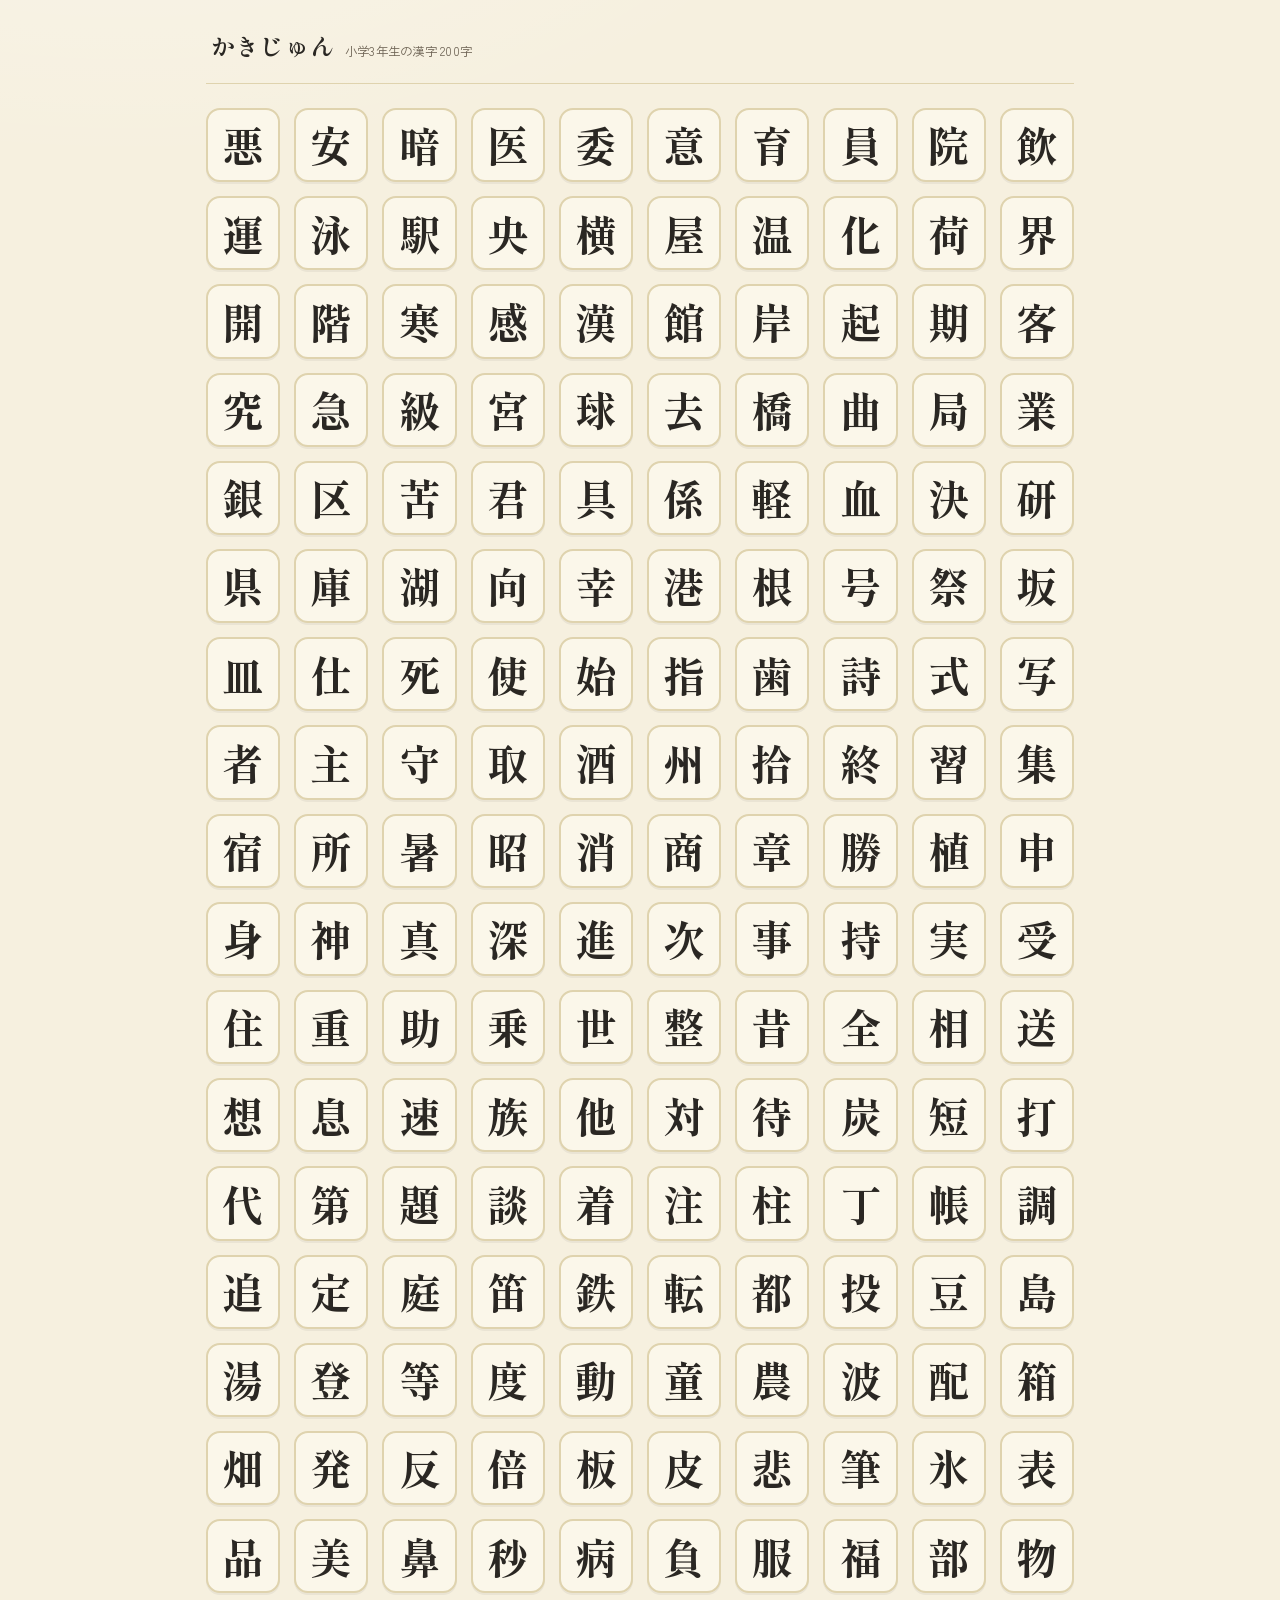
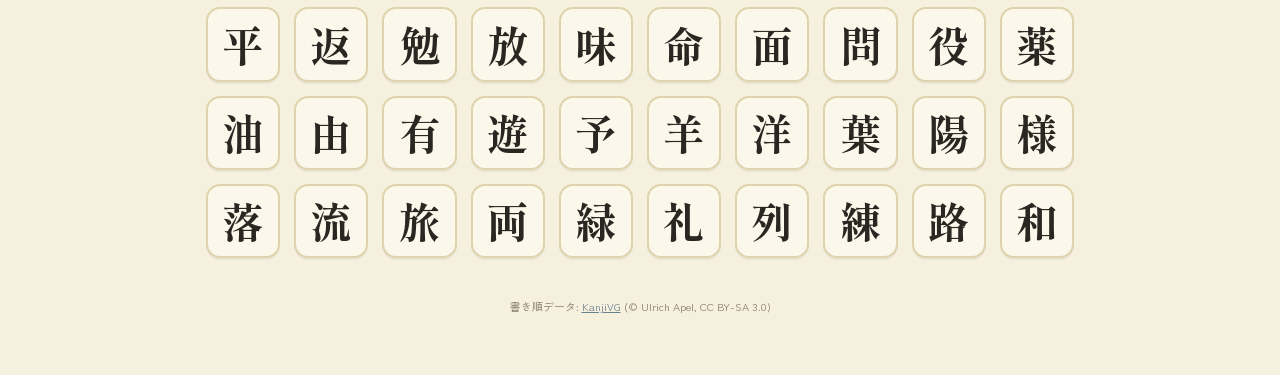
==== index.html @ 1e0c3346 "Add files via upload" ====
<!DOCTYPE html>
<html lang="ja">
<head>
<meta charset="UTF-8">
<meta name="viewport" content="width=device-width, initial-scale=1.0, maximum-scale=1, user-scalable=no">
<title>かきじゅん 〜 漢字の書き順学習</title>
<link rel="icon" href="icon-kan.png" type="image/png">
<link rel="apple-touch-icon" href="icon-kan.png">
<link rel="preconnect" href="https://fonts.googleapis.com">
<link rel="preconnect" href="https://fonts.gstatic.com" crossorigin>
<link href="https://fonts.googleapis.com/css2?family=Shippori+Mincho:wght@500;700&family=Zen+Kaku+Gothic+New:wght@400;500;700;900&display=swap" rel="stylesheet">
<link rel="stylesheet" href="style.css">
</head>
<body>

<div class="app">
  <header class="app-header">
    <span class="title-jp">かきじゅん</span>
    <span class="subtitle">小学3年生の漢字 200字</span>
  </header>

  <!-- ============ 一覧ページ ============ -->
  <section id="view-list">
    <div class="kanji-grid" id="kanji-grid"></div>
  </section>

  <!-- ============ 個別ページ ============ -->
  <section id="view-detail" class="hidden">
    <div class="detail-top">
      <button class="back-btn" id="btn-back-top">← 一覧</button>
    </div>

    <div class="focus-kanji" id="focus-kanji"></div>
    <div class="play-instruction">右の字をタップで最初から ▶️</div>

    <div class="boxes-row">
      <div class="kanji-box-wrap">
        <span class="box-label">かんせい</span>
        <div class="kanji-box box-static">
          <svg class="grid-guide" viewBox="0 0 100 100" preserveAspectRatio="none">
            <line x1="50" y1="0" x2="50" y2="100"></line>
            <line x1="0" y1="50" x2="100" y2="50"></line>
          </svg>
          <svg class="stroke-svg" id="static-svg" viewBox="0 0 109 109"></svg>
        </div>
      </div>
      <div class="kanji-box-wrap">
        <span class="box-label">かきじゅん</span>
        <div class="kanji-box box-stroke" id="box-stroke">
          <svg class="grid-guide" viewBox="0 0 100 100" preserveAspectRatio="none">
            <line x1="50" y1="0" x2="50" y2="100"></line>
            <line x1="0" y1="50" x2="100" y2="50"></line>
          </svg>
          <svg class="stroke-svg" id="stroke-svg" viewBox="0 0 109 109"></svg>
        </div>
      </div>
    </div>

    <div class="meta-row">
      <span class="stroke-count" id="stroke-count-label"></span>
    </div>

    <div class="readings">
      <div class="reading-group">
        <h3>音読み</h3>
        <div class="reading-item" id="on-readings"></div>
      </div>
      <div class="reading-group">
        <h3>訓読み</h3>
        <div class="reading-item" id="kun-readings"></div>
      </div>
    </div>

    <div class="nav-row">
      <button class="nav-btn" id="btn-prev">← 前の漢字</button>
      <button class="nav-btn" id="btn-next">次の漢字 →</button>
    </div>
    <button class="list-return" id="btn-back-bottom">リストに戻る</button>
  </section>

  <footer class="credit">
    書き順データ: <a href="https://kanjivg.tagaini.net/" target="_blank" rel="noopener">KanjiVG</a>
    (© Ulrich Apel, CC BY-SA 3.0)
  </footer>
</div>

<script src="kanji-data.js"></script>
<script src="stroke-data.js"></script>
<script src="app.js"></script>
</body>
</html>
---- style.css ----
:root{
  --paper: #F6F0DF;
  --paper-deep: #EFE6CC;
  --card: #FBF7EA;
  --card-border: #DFD3AE;
  --ink: #2A2723;
  --ink-soft: #6B6152;
  --idle-border: #33302B;
  --mizu: #4FB8C4;
  --mizu-soft: rgba(79, 184, 196, 0.28);
  --mizu-deep: #2F8A96;
  --nando: #46677A;
  --nando-deep: #33505F;
  --disabled: #C9BE9F;
  --guide-line: rgba(42,39,35,0.16);
  --guide-ghost: rgba(42,39,35,0.11);
}

* { box-sizing: border-box; }

body{
  margin:0;
  min-height:100vh;
  background:
    radial-gradient(1200px 600px at 10% -10%, rgba(255,255,255,0.35), transparent 60%),
    var(--paper);
  color: var(--ink);
  font-family: "Zen Kaku Gothic New", sans-serif;
  -webkit-tap-highlight-color: transparent;
}

.app{
  max-width: 900px;
  margin: 0 auto;
  padding: 24px 16px 60px;
}

header.app-header{
  display:flex;
  align-items:baseline;
  gap:10px;
  padding: 4px 4px 20px;
  border-bottom: 1px solid var(--card-border);
  margin-bottom: 24px;
}
header.app-header .title-jp{
  font-family:"Shippori Mincho", serif;
  font-weight:700;
  font-size: 1.5rem;
  letter-spacing: 0.04em;
}
header.app-header .subtitle{
  font-size: 0.78rem;
  color: var(--ink-soft);
  letter-spacing: 0.02em;
}

/* ---------- 一覧ページ ---------- */
#view-list.hidden, #view-detail.hidden{ display:none; }

.kanji-grid{
  display:grid;
  grid-template-columns: repeat(auto-fill, minmax(88px, 1fr));
  gap: 14px;
}
@media (min-width: 720px){
  .kanji-grid{ grid-template-columns: repeat(10, 1fr); }
}

.kanji-card{
  aspect-ratio: 1 / 1;
  background: var(--card);
  border: 2px solid var(--card-border);
  border-radius: 14px;
  display:flex;
  align-items:center;
  justify-content:center;
  cursor:pointer;
  box-shadow: 0 2px 0 rgba(42,39,35,0.06);
  transition: transform 0.08s ease, box-shadow 0.08s ease, border-color 0.15s ease;
  user-select:none;
  -webkit-user-select:none;
}
.kanji-card .glyph{
  font-family:"Shippori Mincho", serif;
  font-weight:700;
  font-size: 2.6rem;
  line-height:1;
  pointer-events:none;
}
.kanji-card:active,
.kanji-card.pressed{
  transform: translateY(2px) scale(0.97);
  box-shadow: 0 0 0 rgba(42,39,35,0);
  border-color: var(--mizu-deep);
}

/* ---------- 個別ページ ---------- */
.detail-top{
  display:flex;
  align-items:center;
  justify-content:space-between;
  margin-bottom: 6px;
}
.back-btn{
  border:none;
  background:none;
  color: var(--nando);
  font-family:"Zen Kaku Gothic New", sans-serif;
  font-weight:700;
  font-size:0.85rem;
  padding: 8px 4px;
  cursor:pointer;
}
.back-btn:hover{ color: var(--nando-deep); }

.focus-kanji{
  text-align:center;
  font-family:"Shippori Mincho", serif;
  font-weight:700;
  font-size: 2.2rem;
  margin: 4px 0 2px;
}

.play-instruction{
  text-align:center;
  font-size: 0.85rem;
  color: var(--ink-soft);
  margin-bottom: 14px;
}

.boxes-row{
  display:flex;
  justify-content:center;
  align-items:flex-start;
  gap: 18px;
  flex-wrap: wrap;
}

.kanji-box-wrap{
  display:flex;
  flex-direction:column;
  align-items:center;
  gap:8px;
}
.box-label{
  font-size: 0.72rem;
  color: var(--ink-soft);
  letter-spacing: 0.05em;
}

.kanji-box{
  width: 42vw;
  max-width: 200px;
  height: 42vw;
  max-height: 200px;
  background: var(--card);
  border-radius: 10px;
  position: relative;
  overflow:hidden;
}

.box-static{
  border: 3px solid var(--card-border);
}

.box-stroke{
  border: 4px solid var(--idle-border);
  box-shadow: 0 1px 0 rgba(0,0,0,0.05) inset;
  cursor:pointer;
  transition: border-color 0.2s ease, box-shadow 0.2s ease, transform 0.15s ease;
}
.box-stroke:active{ transform: scale(0.98); }
.box-stroke.playing{
  border-color: var(--mizu);
  box-shadow:
    0 0 0 3px var(--mizu-soft),
    0 6px 18px -4px var(--mizu-soft),
    0 2px 10px rgba(79,184,196,0.35);
}

.grid-guide{
  position:absolute;
  inset:0;
  pointer-events:none;
}
.grid-guide line{
  stroke: var(--guide-line);
  stroke-width: 1;
  stroke-dasharray: 4 4;
}

.stroke-svg{
  position:absolute;
  inset:0;
  width:100%;
  height:100%;
}
.stroke-ghost{
  fill:none;
  stroke: var(--guide-ghost);
  stroke-width: 4.2;
  stroke-linecap: round;
  stroke-linejoin: round;
}
.stroke-live{
  fill:none;
  stroke: var(--ink);
  stroke-width: 4.2;
  stroke-linecap: round;
  stroke-linejoin: round;
}

.meta-row{
  display:flex;
  justify-content:center;
  margin: 16px 0 4px;
}
.stroke-count{
  font-size: 0.95rem;
  font-weight: 700;
  color: var(--ink);
  background: var(--paper-deep);
  padding: 4px 14px;
  border-radius: 999px;
}

.readings{
  max-width: 360px;
  margin: 18px auto 8px;
  display:flex;
  gap: 22px;
  justify-content:center;
}
.reading-group{
  text-align:center;
}
.reading-group h3{
  margin: 0 0 6px;
  font-size: 0.72rem;
  font-weight:700;
  color: var(--nando-deep);
  letter-spacing: 0.15em;
}
.reading-group .reading-item{
  font-size: 1rem;
  line-height: 1.8;
}
.reading-item .okurigana{
  color: var(--nando);
  font-size: 0.9em;
}
.reading-item.out-of-grade{ color: var(--ink-soft); }

.nav-row{
  display:flex;
  align-items:center;
  justify-content:space-between;
  max-width: 420px;
  margin: 28px auto 0;
  gap: 10px;
}
.nav-btn{
  flex:1;
  padding: 12px 10px;
  border-radius: 10px;
  border: none;
  background: var(--nando);
  color: #FBF7EA;
  font-family:"Zen Kaku Gothic New", sans-serif;
  font-weight: 700;
  font-size: 0.85rem;
  cursor:pointer;
  transition: background 0.15s ease, transform 0.08s ease;
}
.nav-btn:active{ transform: translateY(1px); }
.nav-btn:disabled{
  background: var(--disabled);
  color: #FBF7EA;
  cursor: default;
}

.list-return{
  display:block;
  margin: 18px auto 0;
  background:none;
  border: 1.5px solid var(--card-border);
  color: var(--ink-soft);
  padding: 8px 20px;
  border-radius: 999px;
  font-family:"Zen Kaku Gothic New", sans-serif;
  font-size: 0.78rem;
  cursor:pointer;
}

footer.credit{
  text-align:center;
  margin-top: 40px;
  font-size: 0.68rem;
  color: var(--ink-soft);
  opacity: 0.8;
  line-height: 1.6;
}
footer.credit a{ color: var(--nando); }
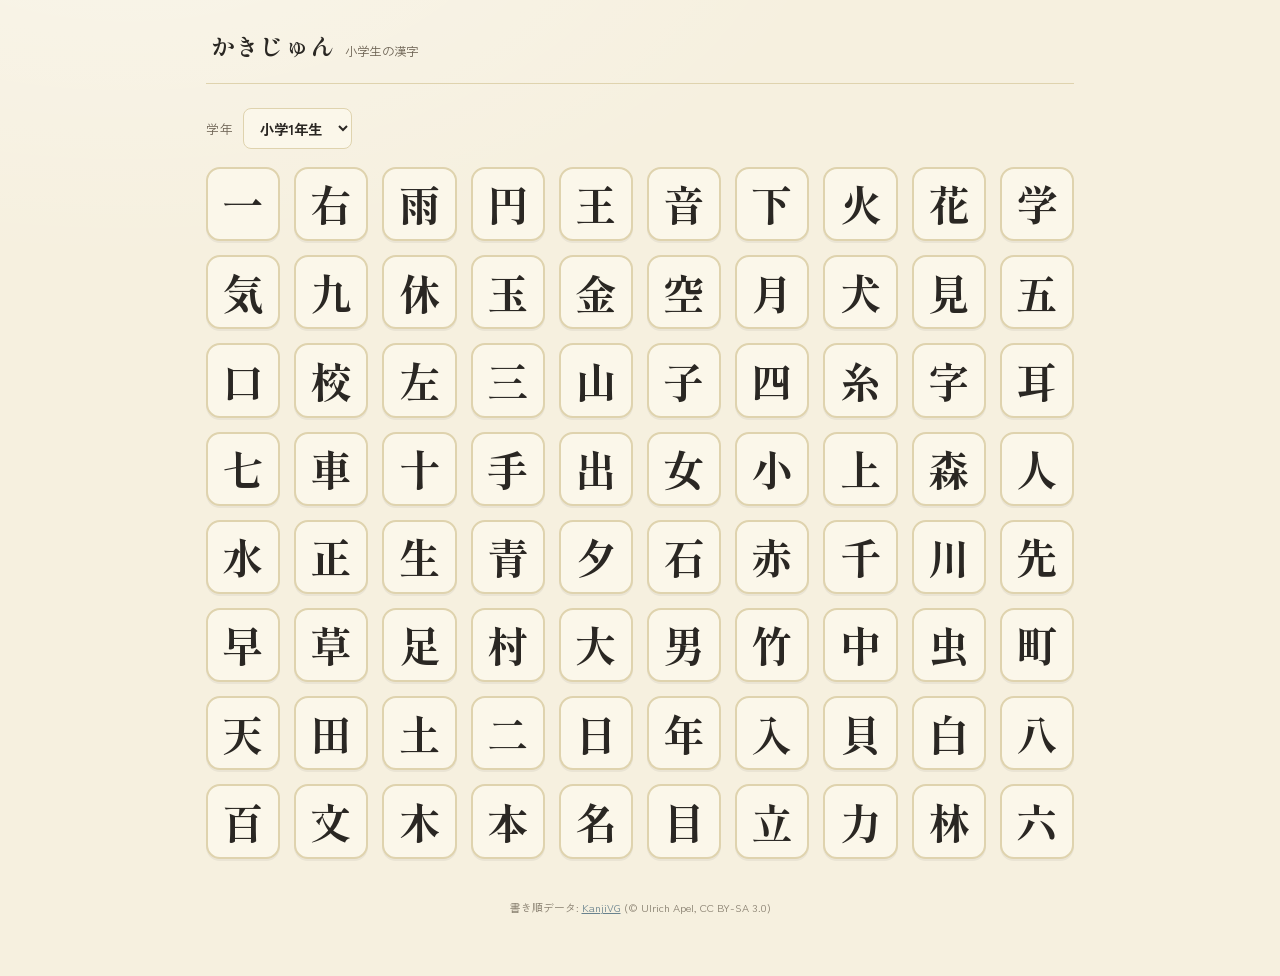
==== commit 77e86891: "Add files via upload" ====
--- a/index.html
+++ b/index.html
@@ -4,8 +4,8 @@
 <meta charset="UTF-8">
 <meta name="viewport" content="width=device-width, initial-scale=1.0, maximum-scale=1, user-scalable=no">
 <title>かきじゅん 〜 漢字の書き順学習</title>
-<link rel="icon" href="icon-kan.png" type="image/png">
-<link rel="apple-touch-icon" href="icon-kan.png">
+<link rel="icon" href="icon-dplan.png" type="image/png">
+<link rel="apple-touch-icon" href="icon-dplan.png">
 <link rel="preconnect" href="https://fonts.googleapis.com">
 <link rel="preconnect" href="https://fonts.gstatic.com" crossorigin>
 <link href="https://fonts.googleapis.com/css2?family=Shippori+Mincho:wght@500;700&family=Zen+Kaku+Gothic+New:wght@400;500;700;900&display=swap" rel="stylesheet">
@@ -16,11 +16,15 @@
 <div class="app">
   <header class="app-header">
     <span class="title-jp">かきじゅん</span>
-    <span class="subtitle">小学3年生の漢字 200字</span>
+    <span class="subtitle">小学生の漢字</span>
   </header>
 
   <!-- ============ 一覧ページ ============ -->
   <section id="view-list">
+    <div class="grade-select-row">
+      <label for="grade-select" class="grade-select-label">学年</label>
+      <select id="grade-select"></select>
+    </div>
     <div class="kanji-grid" id="kanji-grid"></div>
   </section>
 
@@ -84,6 +88,8 @@
   </footer>
 </div>
 
+<script src="kanji-data-grade1.js"></script>
+<script src="kanji-data-grade3.js"></script>
 <script src="kanji-data.js"></script>
 <script src="stroke-data.js"></script>
 <script src="app.js"></script>
--- a/style.css
+++ b/style.css
@@ -12,6 +12,7 @@
   --nando: #46677A;
   --nando-deep: #33505F;
   --disabled: #C9BE9F;
+  --stroke-active: #E0512F;
   --guide-line: rgba(42,39,35,0.16);
   --guide-ghost: rgba(42,39,35,0.11);
 }
@@ -58,6 +59,33 @@
 /* ---------- 一覧ページ ---------- */
 #view-list.hidden, #view-detail.hidden{ display:none; }
 
+.grade-select-row{
+  display:flex;
+  align-items:center;
+  gap: 10px;
+  margin-bottom: 18px;
+}
+.grade-select-label{
+  font-size: 0.8rem;
+  color: var(--ink-soft);
+  letter-spacing: 0.05em;
+}
+#grade-select{
+  font-family: "Zen Kaku Gothic New", sans-serif;
+  font-weight: 700;
+  font-size: 0.9rem;
+  color: var(--ink);
+  background: var(--card);
+  border: 1.5px solid var(--card-border);
+  border-radius: 8px;
+  padding: 8px 12px;
+  cursor: pointer;
+}
+#grade-select:focus{
+  outline: 2px solid var(--mizu);
+  outline-offset: 1px;
+}
+
 .kanji-grid{
   display:grid;
   grid-template-columns: repeat(auto-fill, minmax(88px, 1fr));
@@ -209,6 +237,10 @@
   stroke-width: 4.2;
   stroke-linecap: round;
   stroke-linejoin: round;
+  transition: stroke 0.12s ease;
+}
+.stroke-live.stroke-active{
+  stroke: var(--stroke-active);
 }
 
 .meta-row{
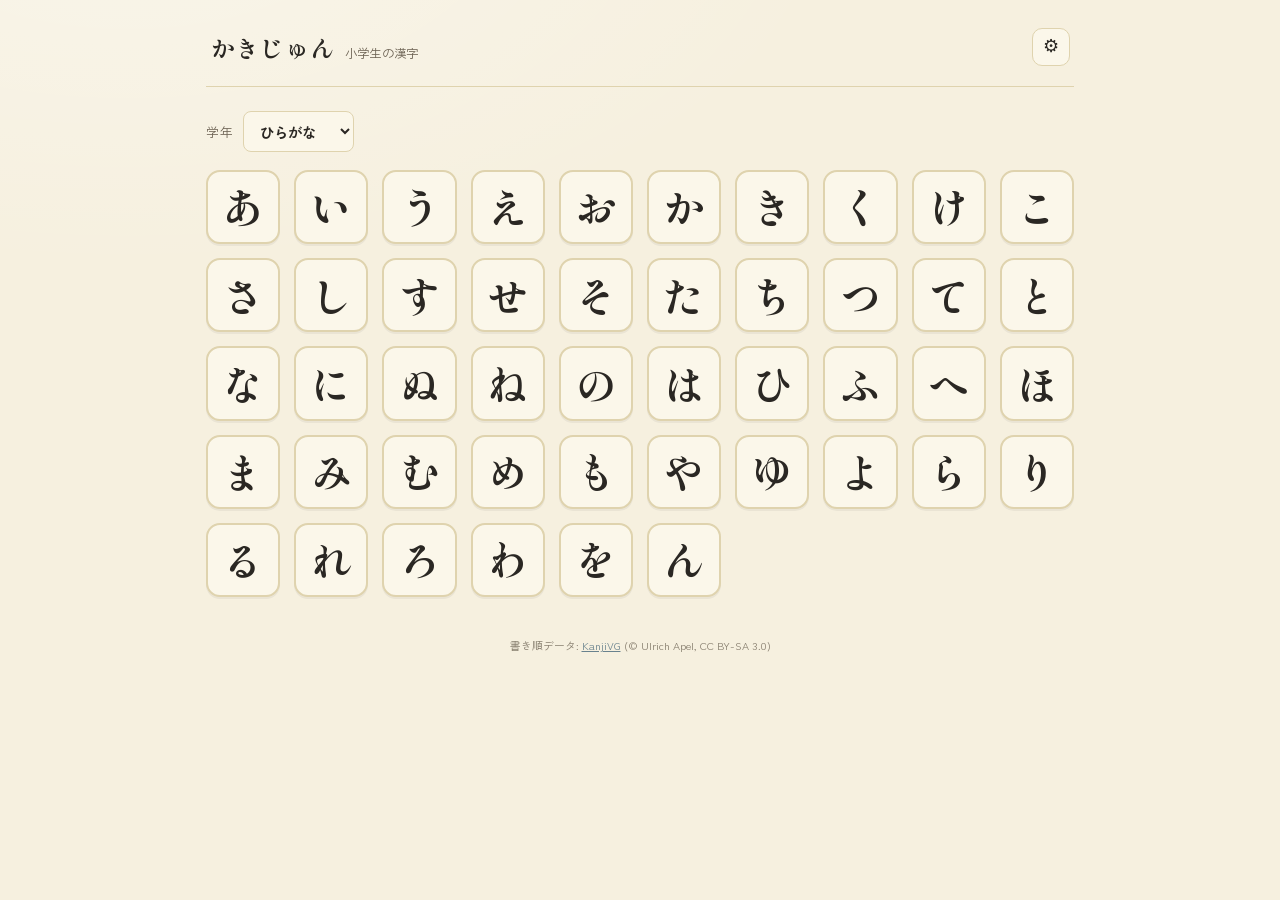
==== commit 7d3280c4: "Add files via upload" ====
--- a/index.html
+++ b/index.html
@@ -4,8 +4,8 @@
 <meta charset="UTF-8">
 <meta name="viewport" content="width=device-width, initial-scale=1.0, maximum-scale=1, user-scalable=no">
 <title>かきじゅん 〜 漢字の書き順学習</title>
-<link rel="icon" href="icon-dplan.png" type="image/png">
-<link rel="apple-touch-icon" href="icon-dplan.png">
+<link rel="icon" href="icon-kan.png" type="image/png">
+<link rel="apple-touch-icon" href="icon-kan.png">
 <link rel="preconnect" href="https://fonts.googleapis.com">
 <link rel="preconnect" href="https://fonts.gstatic.com" crossorigin>
 <link href="https://fonts.googleapis.com/css2?family=Shippori+Mincho:wght@500;700&family=Zen+Kaku+Gothic+New:wght@400;500;700;900&display=swap" rel="stylesheet">
@@ -15,8 +15,11 @@
 
 <div class="app">
   <header class="app-header">
-    <span class="title-jp">かきじゅん</span>
-    <span class="subtitle">小学生の漢字</span>
+    <div class="header-titles">
+      <span class="title-jp">かきじゅん</span>
+      <span class="subtitle">小学生の漢字</span>
+    </div>
+    <button class="settings-btn" id="btn-open-settings" aria-label="設定">⚙</button>
   </header>
 
   <!-- ============ 一覧ページ ============ -->
@@ -26,6 +29,86 @@
       <select id="grade-select"></select>
     </div>
     <div class="kanji-grid" id="kanji-grid"></div>
+  </section>
+
+  <!-- ============ 設定ページ ============ -->
+  <section id="view-settings" class="hidden">
+    <div class="detail-top">
+      <button class="back-btn" id="btn-settings-back">← もどる</button>
+    </div>
+    <h2 class="settings-title">設定</h2>
+
+    <div class="settings-group">
+      <h3 class="settings-label">現在の学年</h3>
+      <select id="setting-current-grade"></select>
+    </div>
+
+    <div class="settings-group">
+      <h3 class="settings-label">漢字の練習モード</h3>
+      <label class="settings-radio-row">
+        <input type="radio" name="practice-mode-type" value="belowGrade">
+        設定した学年より下を直接練習
+      </label>
+      <label class="settings-radio-row">
+        <input type="radio" name="practice-mode-type" value="all">
+        すべて直接練習
+      </label>
+      <label class="settings-radio-row">
+        <input type="radio" name="practice-mode-type" value="perGrade">
+        学年ごとに設定
+      </label>
+      <div class="settings-per-grade hidden" id="settings-per-grade">
+        <label class="settings-checkbox-row"><input type="checkbox" data-grade="1"> 小学1年生</label>
+        <label class="settings-checkbox-row"><input type="checkbox" data-grade="2"> 小学2年生</label>
+        <label class="settings-checkbox-row"><input type="checkbox" data-grade="3"> 小学3年生</label>
+        <label class="settings-checkbox-row"><input type="checkbox" data-grade="4"> 小学4年生</label>
+        <label class="settings-checkbox-row"><input type="checkbox" data-grade="5"> 小学5年生</label>
+        <label class="settings-checkbox-row"><input type="checkbox" data-grade="6"> 小学6年生</label>
+      </div>
+    </div>
+
+    <div class="settings-group">
+      <h3 class="settings-label">書き順見本の位置</h3>
+      <label class="settings-radio-row">
+        <input type="radio" name="sample-position" value="left">左
+      </label>
+      <label class="settings-radio-row">
+        <input type="radio" name="sample-position" value="right">右
+      </label>
+    </div>
+
+    <div class="settings-group">
+      <h3 class="settings-label">なぞり判定の厳しさ</h3>
+      <label class="settings-radio-row">
+        <input type="radio" name="tolerance" value="easy">やさしい
+      </label>
+      <label class="settings-radio-row">
+        <input type="radio" name="tolerance" value="normal">ふつう
+      </label>
+      <label class="settings-radio-row">
+        <input type="radio" name="tolerance" value="hard">きびしい
+      </label>
+    </div>
+
+    <div class="settings-group">
+      <h3 class="settings-label">書き直し方法</h3>
+      <label class="settings-radio-row">
+        <input type="radio" name="redo-mode" value="strokeOnly">その1画だけ書き直す
+      </label>
+      <label class="settings-radio-row">
+        <input type="radio" name="redo-mode" value="fromStart">すべて最初から書き直す
+      </label>
+    </div>
+  </section>
+
+  <!-- ============ 直接練習ページ（骨組み・なぞり判定は未実装） ============ -->
+  <section id="view-practice" class="hidden">
+    <div class="detail-top">
+      <button class="back-btn" id="btn-practice-back">← もどる</button>
+    </div>
+    <div class="focus-kanji" id="practice-focus-char"></div>
+    <div class="play-instruction" id="practice-instruction">見本をタップで再生 ▶️</div>
+    <div class="boxes-row" id="practice-boxes-row"></div>
   </section>
 
   <!-- ============ 個別ページ ============ -->
@@ -89,9 +172,20 @@
 </div>
 
 <script src="kanji-data-grade1.js"></script>
+<script src="kanji-data-grade2.js"></script>
 <script src="kanji-data-grade3.js"></script>
+<script src="kanji-data-grade4.js"></script>
+<script src="kanji-data-grade5.js"></script>
+<script src="kanji-data-grade6.js"></script>
 <script src="kanji-data.js"></script>
+<script src="hiragana-data.js"></script>
+<script src="katakana-data.js"></script>
+<script src="numbers-data.js"></script>
 <script src="stroke-data.js"></script>
+<script src="content-registry.js"></script>
+<script src="settings.js"></script>
+<script src="settings-ui.js"></script>
 <script src="app.js"></script>
+<script src="practice.js"></script>
 </body>
 </html>
--- a/style.css
+++ b/style.css
@@ -38,12 +38,18 @@
 
 header.app-header{
   display:flex;
-  align-items:baseline;
+  align-items:center;
+  justify-content:space-between;
   gap:10px;
   padding: 4px 4px 20px;
   border-bottom: 1px solid var(--card-border);
   margin-bottom: 24px;
 }
+header.app-header .header-titles{
+  display:flex;
+  align-items:baseline;
+  gap:10px;
+}
 header.app-header .title-jp{
   font-family:"Shippori Mincho", serif;
   font-weight:700;
@@ -55,9 +61,22 @@
   color: var(--ink-soft);
   letter-spacing: 0.02em;
 }
+.settings-btn{
+  border: 1.5px solid var(--card-border);
+  background: var(--card);
+  color: var(--ink);
+  font-size: 1.1rem;
+  line-height:1;
+  width: 38px;
+  height: 38px;
+  border-radius: 10px;
+  cursor: pointer;
+  flex-shrink: 0;
+}
+.settings-btn:active{ transform: translateY(1px); }
 
 /* ---------- 一覧ページ ---------- */
-#view-list.hidden, #view-detail.hidden{ display:none; }
+#view-list.hidden, #view-detail.hidden, #view-settings.hidden, #view-practice.hidden{ display:none; }
 
 .grade-select-row{
   display:flex;
@@ -334,3 +353,138 @@
   line-height: 1.6;
 }
 footer.credit a{ color: var(--nando); }
+
+/* ---------- 設定ページ ---------- */
+.settings-title{
+  font-family:"Shippori Mincho", serif;
+  font-weight:700;
+  font-size: 1.2rem;
+  margin: 4px 0 20px;
+}
+.settings-group{
+  margin-bottom: 26px;
+  padding-bottom: 22px;
+  border-bottom: 1px solid var(--card-border);
+}
+.settings-group:last-child{
+  border-bottom: none;
+}
+.settings-label{
+  font-size: 0.78rem;
+  font-weight:700;
+  color: var(--nando-deep);
+  letter-spacing: 0.06em;
+  margin: 0 0 10px;
+}
+.settings-radio-row,
+.settings-checkbox-row{
+  display:flex;
+  align-items:center;
+  gap: 8px;
+  font-size: 0.9rem;
+  padding: 8px 4px;
+  cursor:pointer;
+}
+.settings-radio-row input,
+.settings-checkbox-row input{
+  width: 18px;
+  height: 18px;
+  accent-color: var(--nando);
+  cursor:pointer;
+}
+.settings-per-grade{
+  margin-top: 4px;
+  margin-left: 8px;
+  padding-left: 14px;
+  border-left: 2px solid var(--card-border);
+}
+#setting-current-grade{
+  font-family: "Zen Kaku Gothic New", sans-serif;
+  font-weight: 700;
+  font-size: 0.9rem;
+  color: var(--ink);
+  background: var(--card);
+  border: 1.5px solid var(--card-border);
+  border-radius: 8px;
+  padding: 8px 12px;
+  cursor: pointer;
+}
+
+/* ---------- 直接練習ページ（骨組み） ---------- */
+.stroke-current{
+  stroke: #E0512F;
+  stroke-width: 5.5;
+  stroke-linecap: round;
+  stroke-linejoin: round;
+  fill: none;
+}
+.stroke-done{
+  stroke: var(--ink);
+  stroke-width: 4.2;
+  stroke-linecap: round;
+  stroke-linejoin: round;
+  fill: none;
+}
+.stroke-marker-start{
+  fill: none;
+  stroke: #2F8A96;
+  stroke-width: 2.6;
+}
+.stroke-marker-end{
+  fill: none;
+  stroke: #2F8A96;
+  stroke-width: 2.6;
+}
+#view-practice{
+  position: relative;
+}
+
+.practice-box-tap-hint{
+  font-size: 0.68rem;
+  color: var(--ink-soft);
+  text-align:center;
+  margin-top: 6px;
+}
+.user-ink{
+  fill: none;
+  stroke: #2F5FA6;
+  stroke-width: 5;
+  stroke-linecap: round;
+  stroke-linejoin: round;
+  opacity: 0.85;
+}
+
+.practice-result-overlay{
+  position: absolute;
+  inset: 0;
+  background: rgba(42, 39, 35, 0.42);
+  display:flex;
+  align-items:center;
+  justify-content:center;
+  z-index: 20;
+}
+.practice-result-card{
+  background: var(--card);
+  border-radius: 18px;
+  padding: 28px 24px;
+  text-align:center;
+  box-shadow: 0 10px 30px rgba(0,0,0,0.25);
+  max-width: 280px;
+}
+.practice-result-grade{
+  font-size: 3.2rem;
+  line-height:1;
+  margin-bottom: 10px;
+}
+.practice-result-message{
+  font-size: 1rem;
+  font-weight:700;
+  color: var(--ink);
+  margin-bottom: 20px;
+}
+.practice-result-buttons{
+  display:flex;
+  gap: 10px;
+}
+
+
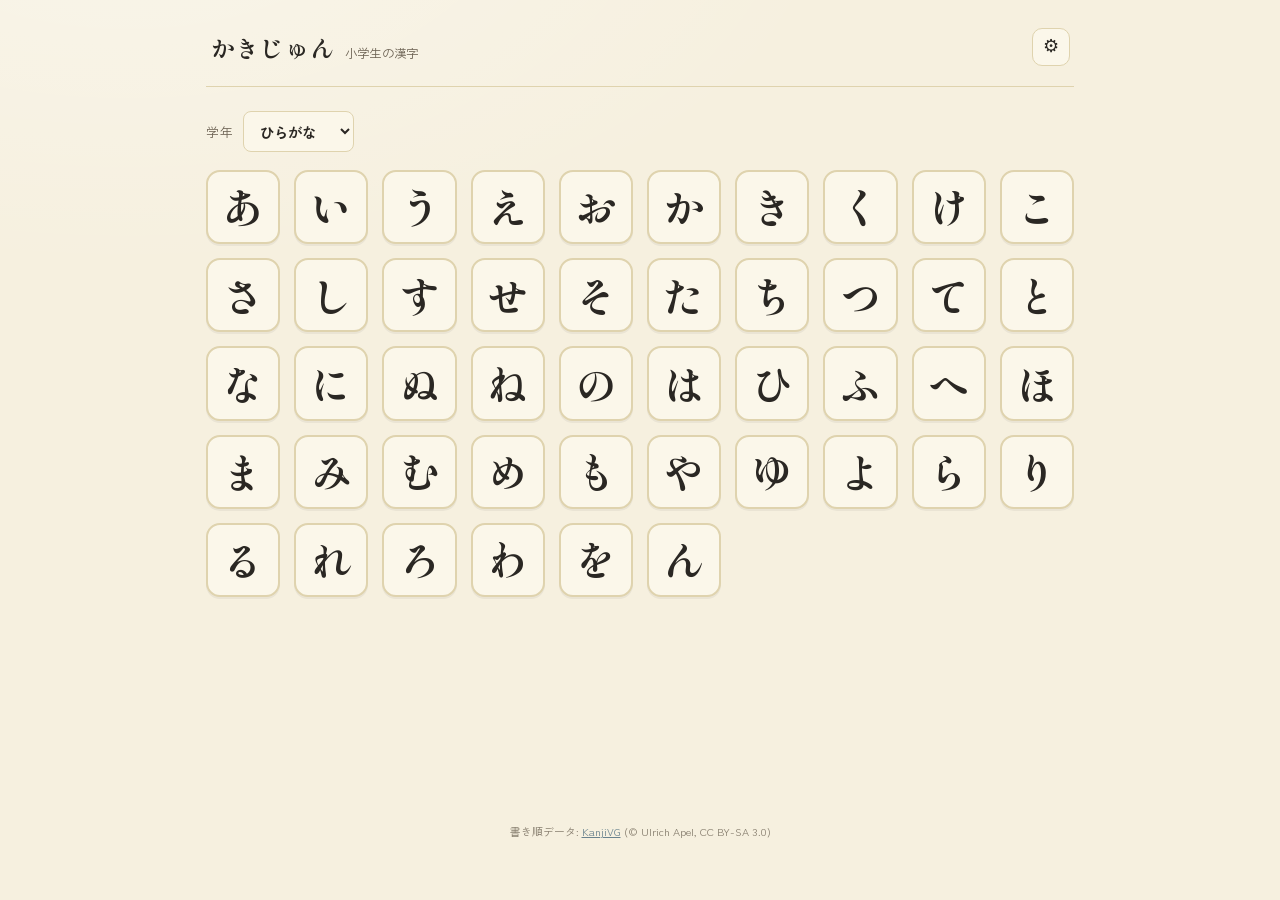
==== commit b09285ad: "Add files via upload" ====
--- a/index.html
+++ b/index.html
@@ -101,14 +101,44 @@
     </div>
   </section>
 
-  <!-- ============ 直接練習ページ（骨組み・なぞり判定は未実装） ============ -->
+  <!-- ============ 直接練習ページ ============ -->
   <section id="view-practice" class="hidden">
     <div class="detail-top">
       <button class="back-btn" id="btn-practice-back">← もどる</button>
     </div>
-    <div class="focus-kanji" id="practice-focus-char"></div>
-    <div class="play-instruction" id="practice-instruction">見本をタップで再生 ▶️</div>
-    <div class="boxes-row" id="practice-boxes-row"></div>
+
+    <div class="practice-status-line" id="practice-instruction"></div>
+
+    <div class="practice-main-box-wrap">
+      <div class="kanji-box box-stroke box-stroke-large practice-main-box" id="practice-write-box">
+        <div class="grid-guide-css">
+          <span class="grid-guide-v"></span>
+          <span class="grid-guide-h"></span>
+        </div>
+        <svg class="stroke-svg" id="practice-write-svg" viewBox="0 0 109 109" style="touch-action:none;"></svg>
+      </div>
+    </div>
+
+    <button class="practice-view-sample-btn" id="btn-view-sample">▶️ お手本を見る</button>
+
+    <div class="practice-sample-overlay" id="practice-sample-overlay">
+      <div class="practice-sample-overlay-inner">
+        <button class="practice-overlay-close" id="btn-sample-overlay-close" aria-label="閉じる">×</button>
+        <div class="kanji-box-wrap">
+          <div class="kanji-box box-stroke" id="practice-sample-box">
+            <div class="grid-guide-css">
+              <span class="grid-guide-v"></span>
+              <span class="grid-guide-h"></span>
+            </div>
+            <svg class="stroke-svg" id="practice-sample-svg" viewBox="0 0 109 109"></svg>
+          </div>
+        </div>
+        <div class="practice-sample-overlay-buttons">
+          <button class="nav-btn" id="btn-sample-replay">↩️ さいせい</button>
+          <button class="nav-btn" id="btn-sample-continue">✏️ つづきをかく</button>
+        </div>
+      </div>
+    </div>
   </section>
 
   <!-- ============ 個別ページ ============ -->
@@ -118,26 +148,15 @@
     </div>
 
     <div class="focus-kanji" id="focus-kanji"></div>
-    <div class="play-instruction">右の字をタップで最初から ▶️</div>
+    <div class="play-instruction">字をタップで再生</div>
 
     <div class="boxes-row">
       <div class="kanji-box-wrap">
-        <span class="box-label">かんせい</span>
-        <div class="kanji-box box-static">
-          <svg class="grid-guide" viewBox="0 0 100 100" preserveAspectRatio="none">
-            <line x1="50" y1="0" x2="50" y2="100"></line>
-            <line x1="0" y1="50" x2="100" y2="50"></line>
-          </svg>
-          <svg class="stroke-svg" id="static-svg" viewBox="0 0 109 109"></svg>
-        </div>
-      </div>
-      <div class="kanji-box-wrap">
-        <span class="box-label">かきじゅん</span>
-        <div class="kanji-box box-stroke" id="box-stroke">
-          <svg class="grid-guide" viewBox="0 0 100 100" preserveAspectRatio="none">
-            <line x1="50" y1="0" x2="50" y2="100"></line>
-            <line x1="0" y1="50" x2="100" y2="50"></line>
-          </svg>
+        <div class="kanji-box box-stroke box-stroke-large" id="box-stroke">
+          <div class="grid-guide-css">
+            <span class="grid-guide-v"></span>
+            <span class="grid-guide-h"></span>
+          </div>
           <svg class="stroke-svg" id="stroke-svg" viewBox="0 0 109 109"></svg>
         </div>
       </div>
--- a/style.css
+++ b/style.css
@@ -22,6 +22,8 @@
 body{
   margin:0;
   min-height:100vh;
+  display:flex;
+  flex-direction:column;
   background:
     radial-gradient(1200px 600px at 10% -10%, rgba(255,255,255,0.35), transparent 60%),
     var(--paper);
@@ -33,7 +35,11 @@
 .app{
   max-width: 900px;
   margin: 0 auto;
+  width: 100%;
   padding: 24px 16px 60px;
+  display:flex;
+  flex-direction:column;
+  flex: 1;
 }
 
 header.app-header{
@@ -211,6 +217,13 @@
   border: 3px solid var(--card-border);
 }
 
+.box-stroke-large{
+  width: 65vw;
+  max-width: 460px;
+  height: 65vw;
+  max-height: 460px;
+}
+
 .box-stroke{
   border: 4px solid var(--idle-border);
   box-shadow: 0 1px 0 rgba(0,0,0,0.05) inset;
@@ -226,15 +239,24 @@
     0 2px 10px rgba(79,184,196,0.35);
 }
 
-.grid-guide{
+.grid-guide-css{
   position:absolute;
   inset:0;
   pointer-events:none;
 }
-.grid-guide line{
-  stroke: var(--guide-line);
-  stroke-width: 1;
-  stroke-dasharray: 4 4;
+.grid-guide-v{
+  position:absolute;
+  left:50%;
+  top:0;
+  bottom:0;
+  border-left: 1px dashed var(--guide-line);
+}
+.grid-guide-h{
+  position:absolute;
+  top:50%;
+  left:0;
+  right:0;
+  border-top: 1px dashed var(--guide-line);
 }
 
 .stroke-svg{
@@ -346,7 +368,8 @@
 
 footer.credit{
   text-align:center;
-  margin-top: 40px;
+  margin-top: auto;
+  padding-top: 40px;
   font-size: 0.68rem;
   color: var(--ink-soft);
   opacity: 0.8;
@@ -445,6 +468,103 @@
   text-align:center;
   margin-top: 6px;
 }
+
+/* ---------- 直接練習ページ：練習エリアを最優先で表示するレイアウト ---------- */
+/* お手本は常時表示せず、ボタンから開く下からのオーバーレイにする。
+   これにより、画面ロック（スクロール禁止）中でも練習エリアが
+   画面内に確実に収まるようにする。サイズはJS側で「入るだけ正方形に
+   大きく」計算する（正方形を崩すとお手本の座標とズレて書きにくくなる
+   ため、幅と高さの小さいほうに合わせる）。 */
+.practice-status-line{
+  min-height: 1.2em;
+  text-align: center;
+  font-size: 0.85rem;
+  color: var(--ink-soft);
+  margin-bottom: 8px;
+}
+
+.practice-main-box-wrap{
+  display:flex;
+  justify-content:center;
+  margin: 0 auto;
+}
+
+.practice-view-sample-btn{
+  display:block;
+  margin: 16px auto 0;
+  padding: 12px 28px;
+  border-radius: 999px;
+  border: none;
+  background: var(--nando);
+  color: #FBF7EA;
+  font-family: "Zen Kaku Gothic New", sans-serif;
+  font-weight: 700;
+  font-size: 0.95rem;
+  cursor: pointer;
+}
+.practice-view-sample-btn:active{ transform: translateY(1px); }
+
+/* お手本オーバーレイ：下からせり上がる、通常のレイアウトフローに入らないパネル */
+.practice-sample-overlay{
+  position: fixed;
+  left: 0;
+  right: 0;
+  bottom: 0;
+  max-height: 68vh;
+  background: var(--card);
+  border-top-left-radius: 20px;
+  border-top-right-radius: 20px;
+  box-shadow: 0 -10px 30px rgba(42,39,35,0.28);
+  z-index: 30;
+  transform: translateY(105%);
+  transition: transform 0.22s ease;
+  overflow-y: auto;
+}
+.practice-sample-overlay.overlay-open{
+  transform: translateY(0);
+}
+.practice-sample-overlay-inner{
+  position: relative;
+  padding: 18px 22px 24px;
+  display:flex;
+  flex-direction:column;
+  align-items:center;
+}
+.practice-overlay-close{
+  position: absolute;
+  top: 8px;
+  right: 10px;
+  border: none;
+  background: none;
+  font-size: 1.4rem;
+  line-height: 1;
+  color: var(--ink-soft);
+  cursor: pointer;
+  padding: 6px 10px;
+}
+.practice-sample-overlay .kanji-box-wrap{
+  margin-top: 6px;
+}
+.practice-sample-overlay .kanji-box{
+  width: 46vw;
+  max-width: 210px;
+  height: 46vw;
+  max-height: 210px;
+}
+.practice-sample-overlay-buttons{
+  display:flex;
+  gap: 12px;
+  margin-top: 16px;
+}
+
+/* 直接練習モード中はページ全体のスクロールを止める
+   （練習エリア自体は touch-action:none で個別に操作できるようにしてある） */
+body.no-page-scroll{
+  overflow: hidden;
+  height: 100%;
+  position: fixed;
+  width: 100%;
+}
 .user-ink{
   fill: none;
   stroke: #2F5FA6;
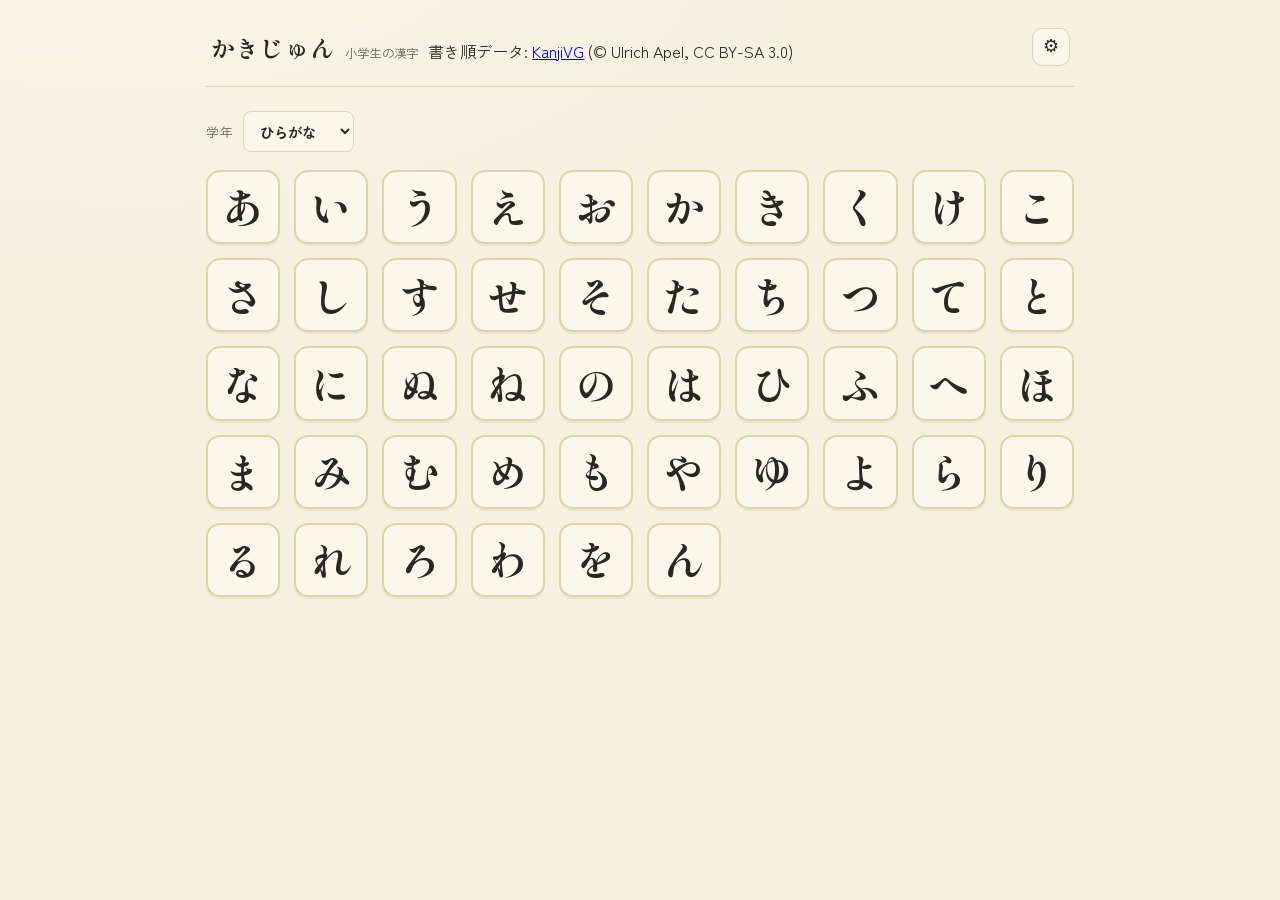
==== commit f669e079: "Add files via upload" ====
--- a/index.html
+++ b/index.html
@@ -18,6 +18,10 @@
     <div class="header-titles">
       <span class="title-jp">かきじゅん</span>
       <span class="subtitle">小学生の漢字</span>
+       <span class="credit">
+    書き順データ: <a href="https://kanjivg.tagaini.net/" target="_blank" rel="noopener">KanjiVG</a>
+    (© Ulrich Apel, CC BY-SA 3.0)
+  </span>
     </div>
     <button class="settings-btn" id="btn-open-settings" aria-label="設定">⚙</button>
   </header>
@@ -184,10 +188,7 @@
     <button class="list-return" id="btn-back-bottom">リストに戻る</button>
   </section>
 
-  <footer class="credit">
-    書き順データ: <a href="https://kanjivg.tagaini.net/" target="_blank" rel="noopener">KanjiVG</a>
-    (© Ulrich Apel, CC BY-SA 3.0)
-  </footer>
+ 
 </div>
 
 <script src="kanji-data-grade1.js"></script>
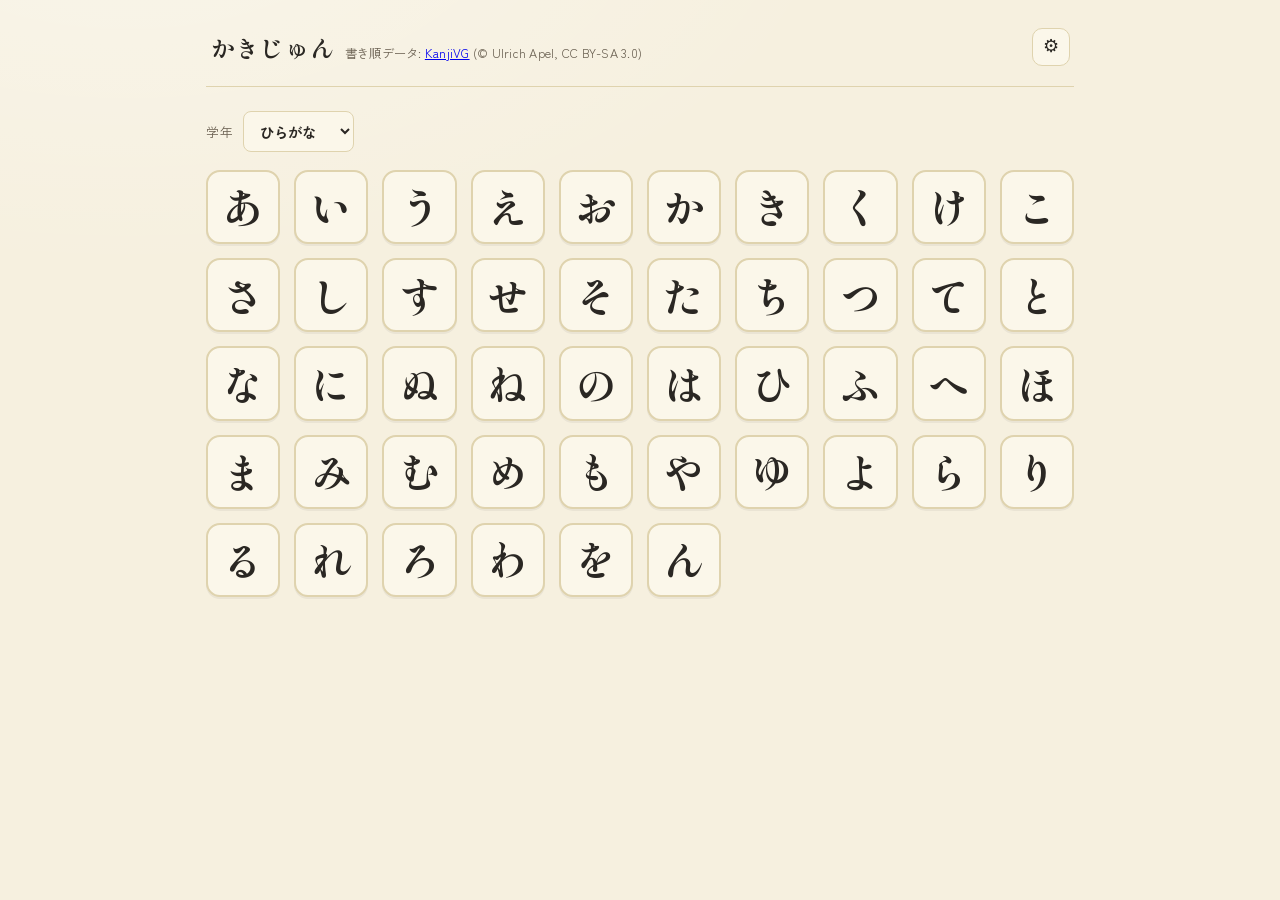
==== commit dcf40c33: "Add files via upload" ====
--- a/index.html
+++ b/index.html
@@ -17,11 +17,7 @@
   <header class="app-header">
     <div class="header-titles">
       <span class="title-jp">かきじゅん</span>
-      <span class="subtitle">小学生の漢字</span>
-       <span class="credit">
-    書き順データ: <a href="https://kanjivg.tagaini.net/" target="_blank" rel="noopener">KanjiVG</a>
-    (© Ulrich Apel, CC BY-SA 3.0)
-  </span>
+      <span class="subtitle">書き順データ: <a href="https://kanjivg.tagaini.net/" target="_blank" rel="noopener">KanjiVG</a> (© Ulrich Apel, CC BY-SA 3.0)</span>
     </div>
     <button class="settings-btn" id="btn-open-settings" aria-label="設定">⚙</button>
   </header>
@@ -69,16 +65,6 @@
         <label class="settings-checkbox-row"><input type="checkbox" data-grade="5"> 小学5年生</label>
         <label class="settings-checkbox-row"><input type="checkbox" data-grade="6"> 小学6年生</label>
       </div>
-    </div>
-
-    <div class="settings-group">
-      <h3 class="settings-label">書き順見本の位置</h3>
-      <label class="settings-radio-row">
-        <input type="radio" name="sample-position" value="left">左
-      </label>
-      <label class="settings-radio-row">
-        <input type="radio" name="sample-position" value="right">右
-      </label>
     </div>
 
     <div class="settings-group">
@@ -188,7 +174,7 @@
     <button class="list-return" id="btn-back-bottom">リストに戻る</button>
   </section>
 
- 
+  <footer class="credit"></footer>
 </div>
 
 <script src="kanji-data-grade1.js"></script>
--- a/style.css
+++ b/style.css
@@ -54,6 +54,7 @@
 header.app-header .header-titles{
   display:flex;
   align-items:baseline;
+  flex-wrap: wrap;
   gap:10px;
 }
 header.app-header .title-jp{
@@ -82,7 +83,7 @@
 .settings-btn:active{ transform: translateY(1px); }
 
 /* ---------- 一覧ページ ---------- */
-#view-list.hidden, #view-detail.hidden, #view-settings.hidden, #view-practice.hidden{ display:none; }
+#view-list.hidden, #view-detail.hidden, #view-settings.hidden, #view-practice.hidden, #settings-per-grade.hidden{ display:none; }
 
 .grade-select-row{
   display:flex;
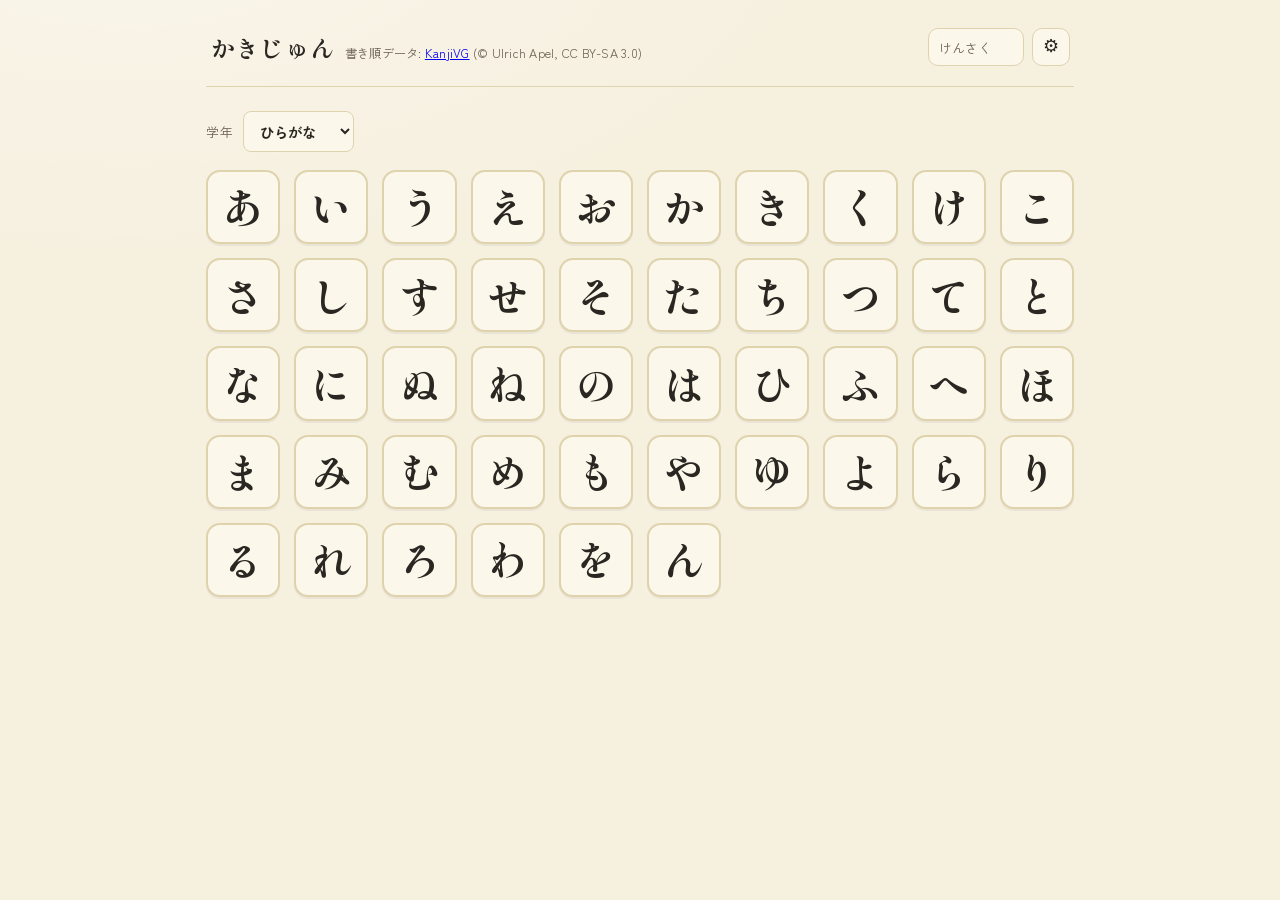
==== commit 8dc145f9: "Add files via upload" ====
--- a/index.html
+++ b/index.html
@@ -4,6 +4,7 @@
 <meta charset="UTF-8">
 <meta name="viewport" content="width=device-width, initial-scale=1.0, maximum-scale=1, user-scalable=no">
 <title>かきじゅん 〜 漢字の書き順学習</title>
+<meta name="robots" content="noindex,nofollow">
 <link rel="icon" href="icon-kan.png" type="image/png">
 <link rel="apple-touch-icon" href="icon-kan.png">
 <link rel="preconnect" href="https://fonts.googleapis.com">
@@ -19,7 +20,10 @@
       <span class="title-jp">かきじゅん</span>
       <span class="subtitle">書き順データ: <a href="https://kanjivg.tagaini.net/" target="_blank" rel="noopener">KanjiVG</a> (© Ulrich Apel, CC BY-SA 3.0)</span>
     </div>
-    <button class="settings-btn" id="btn-open-settings" aria-label="設定">⚙</button>
+    <div class="header-right">
+      <input type="search" id="header-search" class="header-search-input" placeholder="けんさく" aria-label="漢字を検索">
+      <button class="settings-btn" id="btn-open-settings" aria-label="設定">⚙</button>
+    </div>
   </header>
 
   <!-- ============ 一覧ページ ============ -->
@@ -29,6 +33,7 @@
       <select id="grade-select"></select>
     </div>
     <div class="kanji-grid" id="kanji-grid"></div>
+    <div class="search-results hidden" id="search-results"></div>
   </section>
 
   <!-- ============ 設定ページ ============ -->
--- a/style.css
+++ b/style.css
@@ -68,6 +68,30 @@
   color: var(--ink-soft);
   letter-spacing: 0.02em;
 }
+.header-right{
+  display:flex;
+  align-items:center;
+  gap: 8px;
+  flex-shrink: 0;
+}
+.header-search-input{
+  width: 96px;
+  max-width: 30vw;
+  height: 38px;
+  padding: 0 10px;
+  border: 1.5px solid var(--card-border);
+  border-radius: 10px;
+  background: var(--card);
+  color: var(--ink);
+  font-family: "Zen Kaku Gothic New", sans-serif;
+  font-size: 0.82rem;
+}
+.header-search-input::placeholder{ color: var(--ink-soft); }
+.header-search-input:focus{
+  outline: 2px solid var(--mizu);
+  outline-offset: 1px;
+}
+
 .settings-btn{
   border: 1.5px solid var(--card-border);
   background: var(--card);
@@ -83,7 +107,7 @@
 .settings-btn:active{ transform: translateY(1px); }
 
 /* ---------- 一覧ページ ---------- */
-#view-list.hidden, #view-detail.hidden, #view-settings.hidden, #view-practice.hidden, #settings-per-grade.hidden{ display:none; }
+.hidden{ display:none !important; }
 
 .grade-select-row{
   display:flex;
@@ -119,6 +143,27 @@
 }
 @media (min-width: 720px){
   .kanji-grid{ grid-template-columns: repeat(10, 1fr); }
+}
+
+.kanji-card.search-hidden{
+  display:none;
+}
+
+.search-group{
+  margin-bottom: 22px;
+}
+.search-group-heading{
+  font-size: 0.82rem;
+  font-weight: 700;
+  color: var(--nando-deep);
+  margin: 0 0 10px;
+  letter-spacing: 0.03em;
+}
+.search-empty-message{
+  color: var(--ink-soft);
+  font-size: 0.85rem;
+  text-align: center;
+  padding: 30px 0;
 }
 
 .kanji-card{
